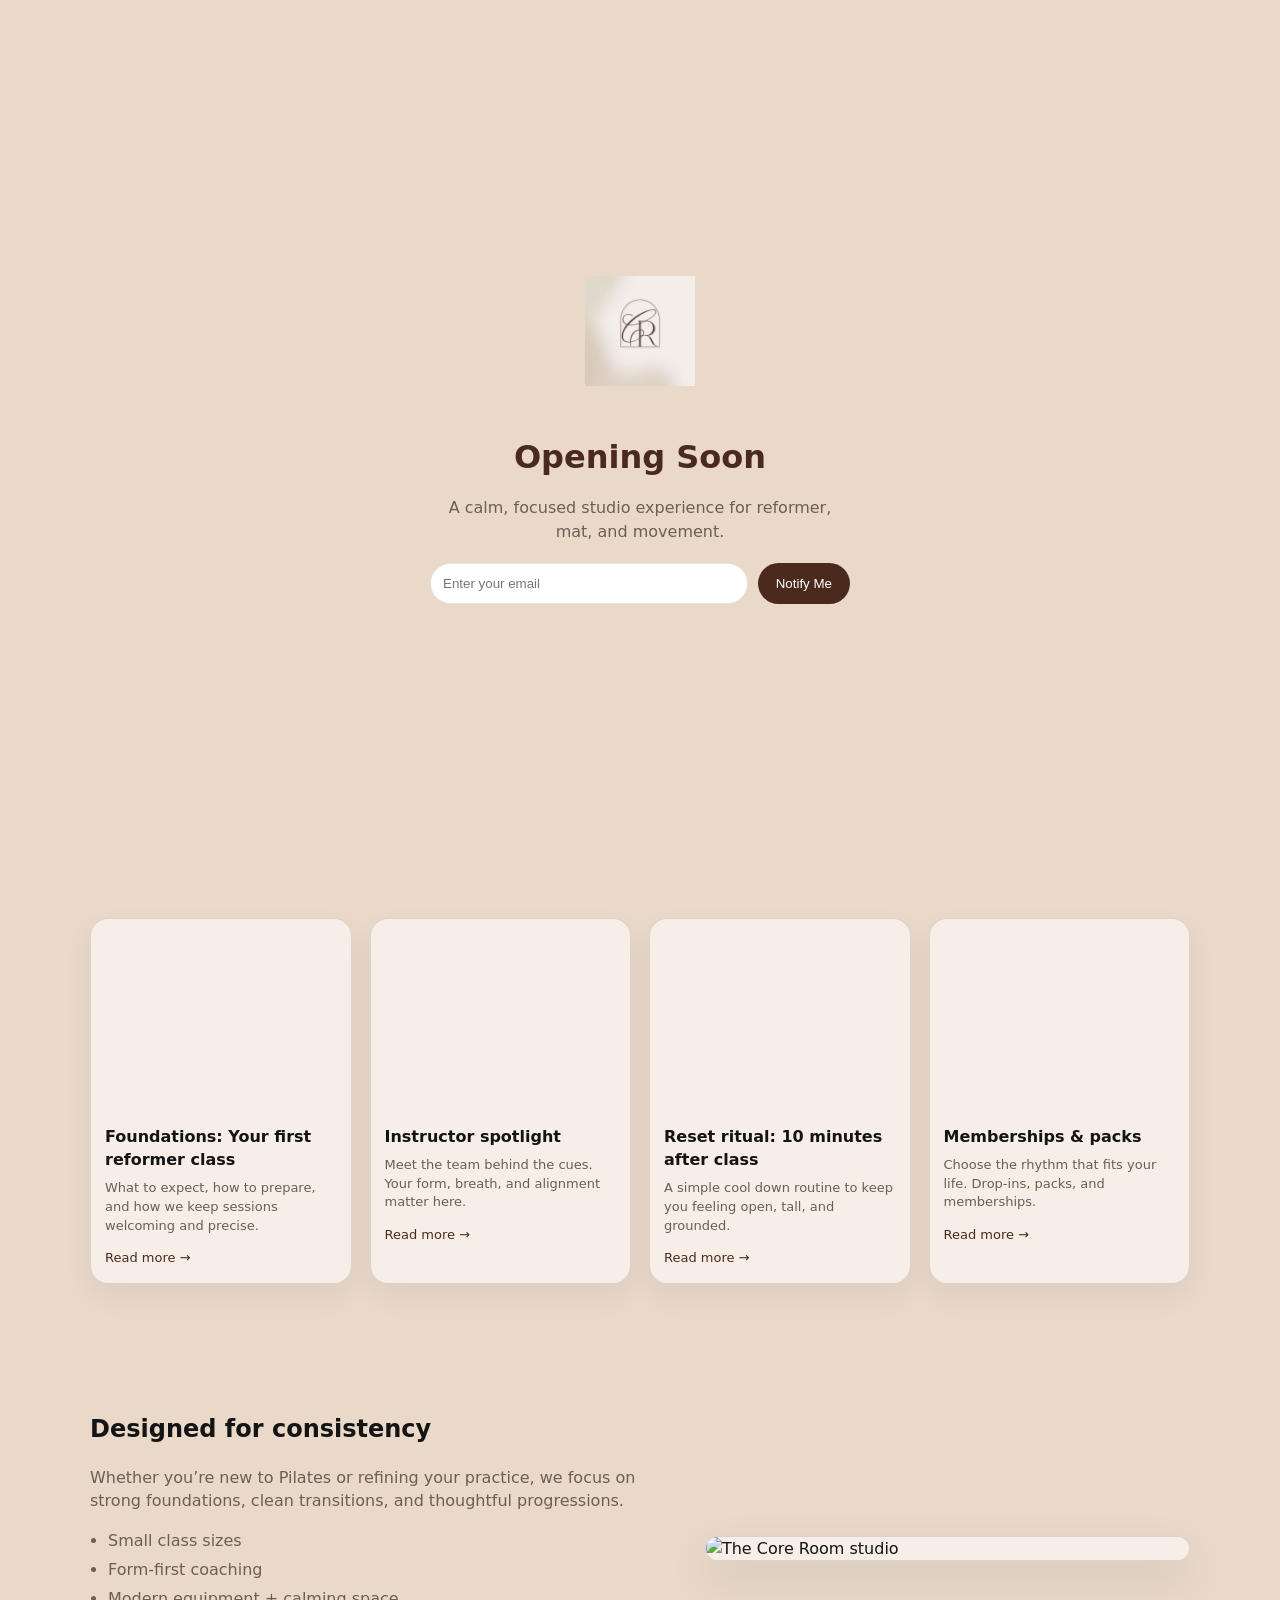
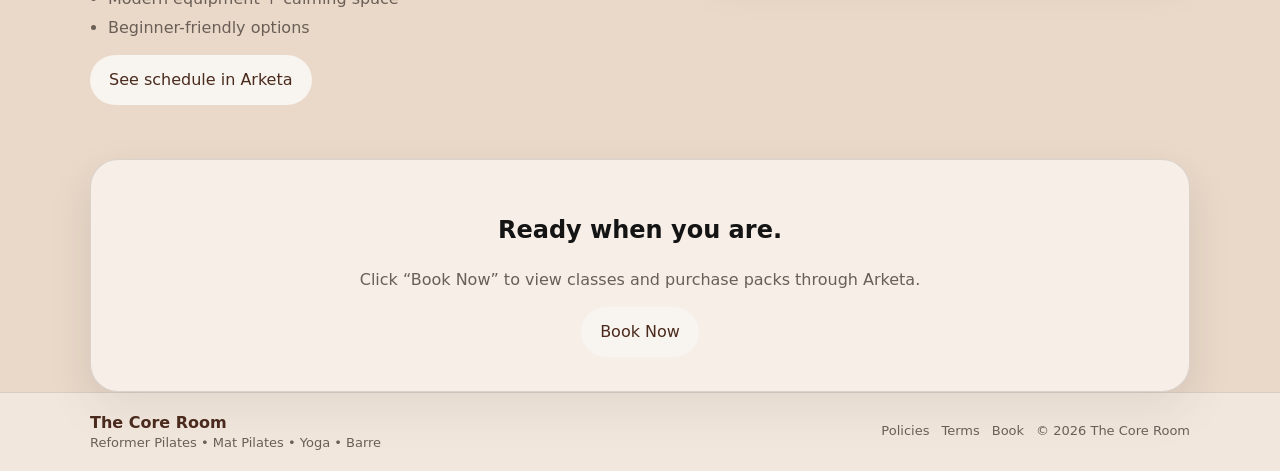
==== index.html @ ea6929d1 "Update index.html" ====
<!doctype html>
    <html lang="en">
    <head>
      <meta charset="utf-8" />
      <meta name="viewport" content="width=device-width, initial-scale=1" />
      <title>Home • The Core Room</title>
      <meta name="description" content="The Core Room — Reformer Pilates • Mat Pilates • Yoga • Barre" />
      <link rel="preload" href="/assets/core-room-logo.png" as="image" />
      <link rel="stylesheet" href="/css/styles.css" />
      <script defer src="/js/main.js"></script>
    </head>
    <body>

    <div class="announce">
      <div class="container announce-inner">
        <span>Book classes through Arketa.</span>
        <a class="announce-link" href="https://YOUR-ARKETA-LINK" target="_blank" rel="noreferrer">Book now</a>
      </div>
    </div>
    <header class="site-header">
      <div class="container header-inner">
        <a class="brand" href="/index.html" aria-label="The Core Room home">
          <img src="assets/core-room-logo.png" alt="The Core Room logo" width="38" height="38" />
          <span class="brand-text">The Core Room</span>
        </a>

        <button class="nav-toggle" aria-label="Toggle navigation" aria-expanded="false" data-nav-toggle>
          <span></span><span></span><span></span>
        </button>

        <nav class="nav" data-nav>
          <a class="navlink active" href="/index.html">Home</a>
<a class="navlink " href="/classes.html">Classes</a>
<a class="navlink " href="/pricing.html">Pricing</a>
<a class="navlink " href="/about.html">About</a>
<a class="navlink " href="/faq.html">FAQ</a>
<a class="navlink " href="/policies.html">Policies</a>
<a class="navlink " href="/terms.html">Terms</a>
          <a class="navlink cta" href="https://YOUR-ARKETA-LINK" target="_blank" rel="noreferrer">Book Now</a>
        </nav>

        <div class="social">
          <a class="icon" href="https://instagram.com/YOURHANDLE" target="_blank" rel="noreferrer" aria-label="Instagram">
            <svg viewBox="0 0 24 24" width="18" height="18" fill="none" stroke="currentColor" stroke-width="2"><path d="M7 2h10a5 5 0 0 1 5 5v10a5 5 0 0 1-5 5H7a5 5 0 0 1-5-5V7a5 5 0 0 1 5-5Z"/><path d="M16 11.37a4 4 0 1 1-7.87 1.26A4 4 0 0 1 16 11.37Z"/><path d="M17.5 6.5h.01"/></svg>
          </a>
          <a class="icon" href="https://tiktok.com/@YOURHANDLE" target="_blank" rel="noreferrer" aria-label="TikTok">
            <svg viewBox="0 0 24 24" width="18" height="18" fill="currentColor"><path d="M21 8.5a6.7 6.7 0 0 1-4-1.3v7.2a6.9 6.9 0 1 1-6-6.8v3.4a3.4 3.4 0 1 0 2.6 3.3V2h3.4a6.6 6.6 0 0 0 4 4v2.5Z"/></svg>
          </a>
          <a class="icon" href="mailto:hello@thecoreroom.com" aria-label="Email">
            <svg viewBox="0 0 24 24" width="18" height="18" fill="none" stroke="currentColor" stroke-width="2"><path d="M4 4h16v16H4z"/><path d="m4 6 8 7 8-7"/></svg>
          </a>
        </div>
      </div>
    </header>


<main>
  <section class="hero">
    <div class="hero-media">
      <!-- Replace with your own video or image -->
      <video class="hero-video" autoplay muted loop playsinline poster="/assets/hero-poster.jpg">
        <source src="/assets/hero.mp4" type="video/mp4" />
      </video>
      <div class="hero-overlay"></div>
      <div class="hero-content container">
        <p class="kicker">Reformer • Mat • Yoga • Barre</p>
        <h1>Move with intention.</h1>
        <p class="subhead">A calm, focused studio experience designed to strengthen, lengthen, and reset.</p>
        <div class="hero-actions">
          <a class="btn primary" href="https://YOUR-ARKETA-LINK" target="_blank" rel="noreferrer">Book a class</a>
          <a class="btn" href="/classes.html">Explore classes</a>
        </div>
      </div>
    </div>
  </section>

  <section class="section container">
    <div class="section-head">
      <h2>Latest from The Core Room</h2>
      <p class="muted">Studio updates, wellness reads, and movement tips.</p>
    </div>

    <div class="card-grid">
      <article class="card">
        <div class="card-img" style="background-image:url('/assets/card-1.jpg')"></div>
        <h3>Foundations: Your first reformer class</h3>
        <p>What to expect, how to prepare, and how we keep sessions welcoming and precise.</p>
        <a class="card-link" href="/about.html">Read more →</a>
      </article>

      <article class="card">
        <div class="card-img" style="background-image:url('/assets/card-2.jpg')"></div>
        <h3>Instructor spotlight</h3>
        <p>Meet the team behind the cues. Your form, breath, and alignment matter here.</p>
        <a class="card-link" href="/about.html#team">Read more →</a>
      </article>

      <article class="card">
        <div class="card-img" style="background-image:url('/assets/card-3.jpg')"></div>
        <h3>Reset ritual: 10 minutes after class</h3>
        <p>A simple cool down routine to keep you feeling open, tall, and grounded.</p>
        <a class="card-link" href="/faq.html">Read more →</a>
      </article>

      <article class="card">
        <div class="card-img" style="background-image:url('/assets/card-4.jpg')"></div>
        <h3>Memberships & packs</h3>
        <p>Choose the rhythm that fits your life. Drop-ins, packs, and memberships.</p>
        <a class="card-link" href="/pricing.html">Read more →</a>
      </article>
    </div>
  </section>

  <section class="section container split">
    <div class="split-left">
      <h2>Designed for consistency</h2>
      <p class="muted">Whether you’re new to Pilates or refining your practice, we focus on strong foundations, clean transitions, and thoughtful progressions.</p>
      <ul class="bullets">
        <li>Small class sizes</li>
        <li>Form-first coaching</li>
        <li>Modern equipment + calming space</li>
        <li>Beginner-friendly options</li>
      </ul>
      <a class="btn primary" href="https://YOUR-ARKETA-LINK" target="_blank" rel="noreferrer">See schedule in Arketa</a>
    </div>
    <div class="split-right">
      <div class="frame">
        <img src="/assets/studio.jpg" alt="The Core Room studio" />
      </div>
    </div>
  </section>

  <section class="section container callout">
    <h2>Ready when you are.</h2>
    <p class="muted">Click “Book Now” to view classes and purchase packs through Arketa.</p>
    <a class="btn primary" href="https://YOUR-ARKETA-LINK" target="_blank" rel="noreferrer">Book Now</a>
  </section>
</main>


<footer class="site-footer">
  <div class="container footer-inner">
    <div>
      <div class="footer-brand">The Core Room</div>
      <div class="footer-muted">Reformer Pilates • Mat Pilates • Yoga • Barre</div>
    </div>
    <div class="footer-links">
      <a href="/policies.html">Policies</a>
      <a href="/terms.html">Terms</a>
      <a href="https://YOUR-ARKETA-LINK" target="_blank" rel="noreferrer">Book</a>
    </div>
    <div class="footer-muted">© 2026 The Core Room</div>
  </div>
</footer>
<div id="prelaunch">
  <div class="prelaunch-inner">
    <img src="/assets/core-room-logo.png" alt="The Core Room" />
    
    <h1>Opening Soon</h1>
    <p>A calm, focused studio experience for reformer, mat, and movement.</p>

    <form id="emailForm">
      <input type="email" name="email" placeholder="Enter your email" required />
      <button type="submit">Notify Me</button>
    </form>

    <p id="status"></p>
  </div>
</div>

<style>
#prelaunch {
  position: fixed;
  inset: 0;
  background: #ead9c9;
  display: flex;
  align-items: center;
  justify-content: center;
  z-index: 9999;
}

.prelaunch-inner {
  text-align: center;
  max-width: 420px;
}

.prelaunch-inner img {
  width: 110px;
  margin-bottom: 20px;
}

.prelaunch-inner h1 {
  color: #4a2a1d;
  margin-bottom: 10px;
}

.prelaunch-inner p {
  color: #6a5f57;
  margin-bottom: 20px;
}

#emailForm {
  display: flex;
  gap: 10px;
}

#emailForm input {
  flex: 1;
  padding: 12px;
  border-radius: 999px;
  border: 1px solid rgba(0,0,0,0.1);
}

#emailForm button {
  padding: 12px 18px;
  border-radius: 999px;
  border: none;
  background: #4a2a1d;
  color: #fff;
  cursor: pointer;
}
</style>

<script>
document.getElementById('emailForm').addEventListener('submit', async (e) => {
  e.preventDefault();

  const email = e.target.email.value;
  const status = document.getElementById('status');

  status.textContent = 'Submitting...';

  try {
    const res = await fetch('/api/collect-emails', {
      method: 'POST',
      headers: { 'Content-Type': 'application/json' },
      body: JSON.stringify({ email })
    });

    const data = await res.json();

    if (data.success) {
      status.textContent = 'You’re on the list.';
      e.target.reset();
    } else {
      status.textContent = 'Something went wrong.';
    }
  } catch {
    status.textContent = 'Error submitting.';
  }
});
</script>
        
    </body>
    </html>
---- css/styles.css ----
:root {
  --bg: #ead9c9;
  --cream: #f8f4ef;
  --ink: #141414;
  --muted: #6a5f57;
  --brown: #6b3f2a;
  --brown2: #4a2a1d;
  --line: rgba(20,20,20,0.12);
  --shadow: 0 18px 45px rgba(0,0,0,0.10);
  --radius: 18px;
}

* { box-sizing: border-box; }
html, body { height: 100%; }
body {
  margin: 0;
  font-family: ui-sans-serif, system-ui, -apple-system, Segoe UI, Roboto, Helvetica, Arial, "Apple Color Emoji", "Segoe UI Emoji";
  color: var(--ink);
  background: var(--bg);
  line-height: 1.45;
}

a { color: inherit; }
.container { width: min(1100px, calc(100% - 32px)); margin: 0 auto; }

.announce {
  background: #0f0f0f;
  color: #fff;
  font-size: 12px;
  letter-spacing: 0.08em;
  text-transform: uppercase;
}
.announce-inner {
  display: flex;
  justify-content: space-between;
  gap: 12px;
  padding: 10px 0;
}
.announce-link { opacity: 0.9; }
.announce-link:hover { opacity: 1; text-decoration: underline; }

.site-header {
  position: sticky;
  top: 0;
  z-index: 50;
  background: rgba(234,217,201,0.84);
  backdrop-filter: blur(10px);
  border-bottom: 1px solid var(--line);
}
.header-inner {
  display: grid;
  grid-template-columns: 1fr auto 1fr;
  align-items: center;
  gap: 12px;
  padding: 14px 0;
}

.brand {
  display: inline-flex;
  align-items: center;
  gap: 10px;
  text-decoration: none;
  color: var(--brown2);
}
.brand img {
  border-radius: 10px;
  box-shadow: 0 10px 25px rgba(0,0,0,0.12);
}
.brand-text {
  font-weight: 800;
  letter-spacing: 0.2px;
}

.nav {
  display: flex;
  gap: 14px;
  flex-wrap: wrap;
  justify-content: center;
  align-items: center;
}
.navlink {
  text-decoration: none;
  font-size: 13px;
  letter-spacing: 0.08em;
  text-transform: uppercase;
  padding: 10px 10px;
  border-radius: 999px;
  opacity: 0.88;
}
.navlink:hover { opacity: 1; background: rgba(255,255,255,0.55); }
.navlink.active { opacity: 1; background: rgba(255,255,255,0.75); }
.navlink.cta {
  background: var(--brown2);
  color: var(--cream);
  opacity: 1;
}
.navlink.cta:hover { filter: brightness(1.05); }

.social {
  display: flex;
  justify-content: flex-end;
  gap: 10px;
}
.icon {
  width: 34px;
  height: 34px;
  border-radius: 999px;
  display: grid;
  place-items: center;
  background: rgba(255,255,255,0.55);
  border: 1px solid var(--line);
  color: var(--brown2);
}
.icon:hover { background: rgba(255,255,255,0.75); }

.nav-toggle {
  display: none;
  border: 1px solid var(--line);
  background: rgba(255,255,255,0.55);
  border-radius: 12px;
  padding: 10px;
}
.nav-toggle span {
  display: block;
  width: 20px;
  height: 2px;
  background: var(--brown2);
  margin: 4px 0;
  border-radius: 2px;
}

.hero {
  border-bottom: 1px solid var(--line);
}
.hero-media {
  position: relative;
  min-height: 72vh;
  border-radius: 0 0 28px 28px;
  overflow: hidden;
  box-shadow: var(--shadow);
}
.hero-video {
  width: 100%;
  height: 100%;
  object-fit: cover;
  position: absolute;
  inset: 0;
  background: #111;
}
.hero-overlay {
  position: absolute;
  inset: 0;
  background: linear-gradient(90deg, rgba(10,10,10,0.65), rgba(10,10,10,0.10));
}
.hero-content {
  position: relative;
  padding: 72px 0;
  color: #fff;
}
.kicker {
  font-size: 12px;
  letter-spacing: 0.25em;
  text-transform: uppercase;
  opacity: 0.9;
  margin: 0 0 14px;
}
.hero h1 {
  font-size: clamp(38px, 5vw, 62px);
  line-height: 1.02;
  margin: 0 0 14px;
}
.subhead {
  font-size: 16px;
  max-width: 52ch;
  opacity: 0.92;
  margin: 0 0 22px;
}

.btn {
  display: inline-flex;
  align-items: center;
  justify-content: center;
  gap: 10px;
  padding: 12px 18px;
  border-radius: 999px;
  border: 1px solid rgba(255,255,255,0.25);
  text-decoration: none;
  color: #fff;
  background: rgba(255,255,255,0.08);
}
.btn:hover { background: rgba(255,255,255,0.14); }
.btn.primary {
  border-color: transparent;
  background: var(--cream);
  color: var(--brown2);
}
.btn.primary:hover { filter: brightness(1.03); }
.hero-actions { display: flex; gap: 12px; flex-wrap: wrap; }

.section { padding: 54px 0; }
.section-head h2 { margin: 0 0 8px; font-size: 28px; color: var(--brown2); }
.muted { color: var(--muted); }
.lead { font-size: 18px; max-width: 68ch; }

.card-grid {
  display: grid;
  grid-template-columns: repeat(4, 1fr);
  gap: 18px;
  margin-top: 22px;
}
.card {
  background: rgba(255,255,255,0.55);
  border: 1px solid var(--line);
  border-radius: var(--radius);
  overflow: hidden;
  padding: 14px;
  box-shadow: 0 12px 30px rgba(0,0,0,0.06);
}
.card-img {
  height: 180px;
  border-radius: 14px;
  background-size: cover;
  background-position: center;
  margin-bottom: 12px;
}
.card h3 { margin: 0 0 8px; font-size: 16px; }
.card p { margin: 0 0 10px; font-size: 13px; color: var(--muted); }
.card-link { font-size: 13px; text-decoration: none; color: var(--brown2); }
.card-link:hover { text-decoration: underline; }

.split {
  display: grid;
  grid-template-columns: 1.1fr 0.9fr;
  gap: 22px;
  align-items: center;
}
.frame {
  border-radius: 24px;
  overflow: hidden;
  border: 1px solid var(--line);
  background: rgba(255,255,255,0.55);
  box-shadow: var(--shadow);
}
.frame img {
  width: 100%;
  height: 100%;
  display: block;
  object-fit: cover;
}

.bullets { padding-left: 18px; color: var(--muted); }
.bullets li { margin: 6px 0; }

.callout {
  border: 1px solid var(--line);
  border-radius: 28px;
  background: rgba(255,255,255,0.55);
  padding: 34px;
  text-align: center;
  box-shadow: var(--shadow);
}

.page { padding: 40px 0 60px; }
.page h1 { margin: 18px 0 10px; font-size: 40px; color: var(--brown2); }

.two-col {
  display: grid;
  grid-template-columns: repeat(2, 1fr);
  gap: 18px;
  margin-top: 22px;
}
.panel {
  background: rgba(255,255,255,0.55);
  border: 1px solid var(--line);
  border-radius: var(--radius);
  padding: 18px;
}
.panel h2 { margin-top: 0; color: var(--brown2); }
.embed {
  margin-top: 28px;
  padding: 18px;
  border-radius: var(--radius);
  border: 1px dashed rgba(0,0,0,0.2);
  background: rgba(255,255,255,0.45);
}
.details summary { cursor: pointer; color: var(--brown2); margin: 12px 0; }
pre {
  overflow: auto;
  padding: 14px;
  background: rgba(0,0,0,0.85);
  color: #fff;
  border-radius: 14px;
}

.pricing-grid {
  display: grid;
  grid-template-columns: repeat(3, 1fr);
  gap: 18px;
  margin-top: 22px;
}
.price-card {
  background: rgba(255,255,255,0.55);
  border: 1px solid var(--line);
  border-radius: 22px;
  padding: 20px;
  box-shadow: 0 14px 35px rgba(0,0,0,0.07);
  position: relative;
}
.price-card.featured {
  background: rgba(255,255,255,0.75);
  border-color: rgba(0,0,0,0.16);
}
.badge {
  position: absolute;
  top: 14px;
  right: 14px;
  background: var(--brown2);
  color: var(--cream);
  padding: 6px 10px;
  border-radius: 999px;
  font-size: 11px;
  letter-spacing: 0.08em;
  text-transform: uppercase;
}
.price {
  font-size: 34px;
  margin: 10px 0;
  color: var(--brown2);
}

.page-split { margin-top: 18px; }
.team-grid {
  display: grid;
  grid-template-columns: repeat(3, 1fr);
  gap: 18px;
  margin-top: 16px;
}
.team-card {
  background: rgba(255,255,255,0.55);
  border: 1px solid var(--line);
  border-radius: 22px;
  padding: 18px;
}
.avatar {
  width: 100%;
  aspect-ratio: 4/3;
  border-radius: 18px;
  background-size: cover;
  background-position: center;
  margin-bottom: 12px;
}

.faq details {
  background: rgba(255,255,255,0.55);
  border: 1px solid var(--line);
  border-radius: 16px;
  padding: 14px 16px;
  margin: 12px 0;
}
.faq summary {
  cursor: pointer;
  font-weight: 700;
  color: var(--brown2);
}

.site-footer {
  border-top: 1px solid var(--line);
  background: rgba(255,255,255,0.35);
}
.footer-inner {
  display: grid;
  grid-template-columns: 1fr auto auto;
  gap: 12px;
  align-items: center;
  padding: 18px 0;
}
.footer-brand { font-weight: 800; color: var(--brown2); }
.footer-muted { color: var(--muted); font-size: 13px; }
.footer-links { display: flex; gap: 12px; }
.footer-links a { color: var(--muted); text-decoration: none; font-size: 13px; }
.footer-links a:hover { text-decoration: underline; }

@media (max-width: 980px) {
  .card-grid { grid-template-columns: repeat(2, 1fr); }
  .split { grid-template-columns: 1fr; }
  .pricing-grid { grid-template-columns: 1fr; }
  .team-grid { grid-template-columns: 1fr; }
}

@media (max-width: 760px) {
  .header-inner { grid-template-columns: 1fr auto; }
  .social { display: none; }
  .nav-toggle { display: inline-block; justify-self: end; }
  .nav {
    display: none;
    grid-column: 1 / -1;
    justify-content: flex-start;
    padding: 10px 0 6px;
  }
  .nav.open { display: flex; }
  .card-grid { grid-template-columns: 1fr; }
  .two-col { grid-template-columns: 1fr; }
  .footer-inner { grid-template-columns: 1fr; }
}
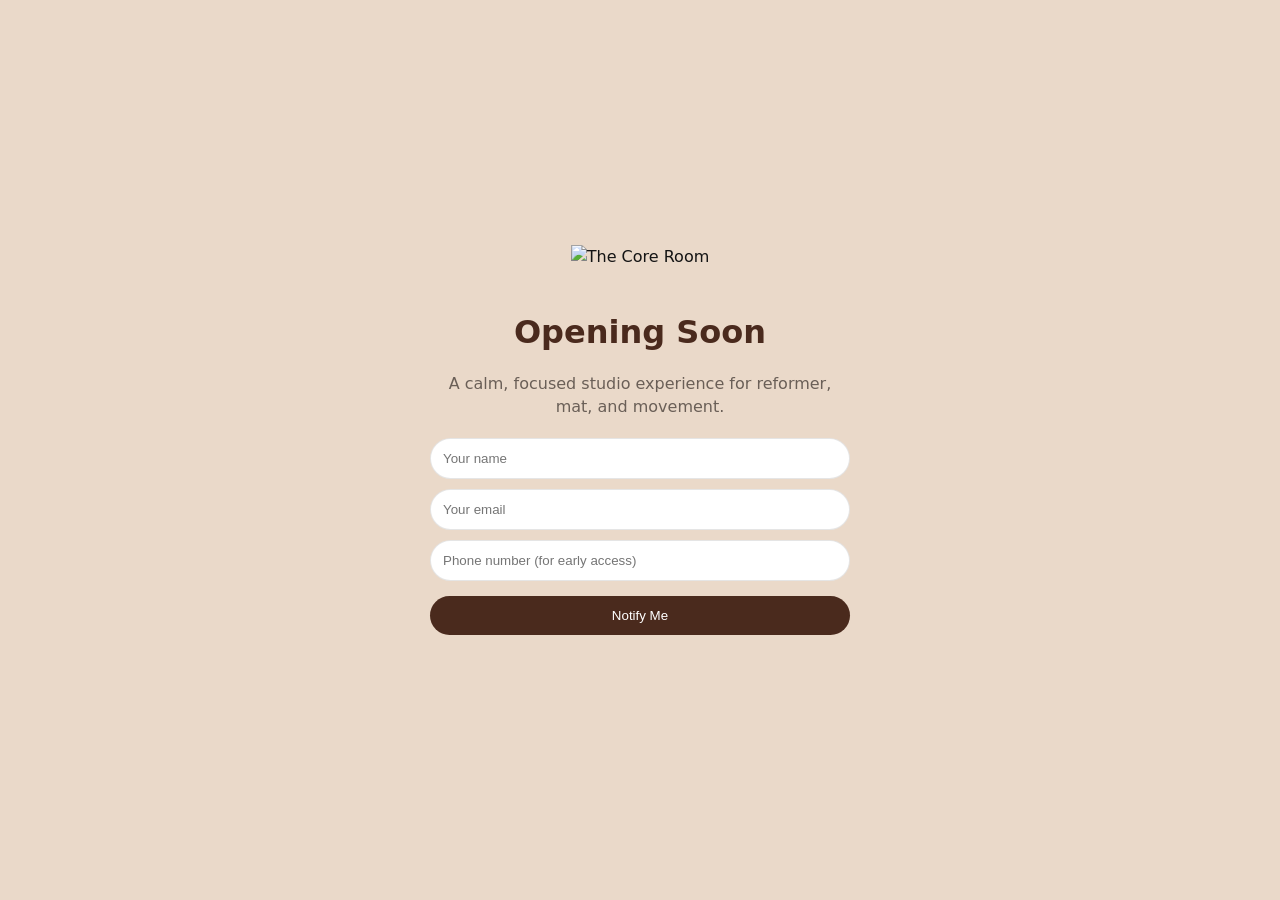
==== commit 28aacc65: "Update index.html" ====
--- a/index.html
+++ b/index.html
@@ -1,170 +1,33 @@
-    <!doctype html>
-    <html lang="en">
-    <head>
-      <meta charset="utf-8" />
-      <meta name="viewport" content="width=device-width, initial-scale=1" />
-      <title>Home • The Core Room</title>
-      <meta name="description" content="The Core Room — Reformer Pilates • Mat Pilates • Yoga • Barre" />
-      <link rel="preload" href="/assets/core-room-logo.png" as="image" />
-      <link rel="stylesheet" href="/css/styles.css" />
-      <script defer src="/js/main.js"></script>
-    </head>
-    <body>
+<!doctype html>
+<html lang="en">
+<head>
+  <meta charset="utf-8" />
+  <meta name="viewport" content="width=device-width, initial-scale=1" />
+  <title>Home • The Core Room</title>
+  <meta name="description" content="The Core Room — Reformer Pilates • Mat Pilates • Yoga • Barre" />
+  <link rel="stylesheet" href="/css/styles.css" />
+</head>
 
-    <div class="announce">
-      <div class="container announce-inner">
-        <span>Book classes through Arketa.</span>
-        <a class="announce-link" href="https://YOUR-ARKETA-LINK" target="_blank" rel="noreferrer">Book now</a>
-      </div>
-    </div>
-    <header class="site-header">
-      <div class="container header-inner">
-        <a class="brand" href="/index.html" aria-label="The Core Room home">
-          <img src="assets/core-room-logo.png" alt="The Core Room logo" width="38" height="38" />
-          <span class="brand-text">The Core Room</span>
-        </a>
+<body>
 
-        <button class="nav-toggle" aria-label="Toggle navigation" aria-expanded="false" data-nav-toggle>
-          <span></span><span></span><span></span>
-        </button>
-
-        <nav class="nav" data-nav>
-          <a class="navlink active" href="/index.html">Home</a>
-<a class="navlink " href="/classes.html">Classes</a>
-<a class="navlink " href="/pricing.html">Pricing</a>
-<a class="navlink " href="/about.html">About</a>
-<a class="navlink " href="/faq.html">FAQ</a>
-<a class="navlink " href="/policies.html">Policies</a>
-<a class="navlink " href="/terms.html">Terms</a>
-          <a class="navlink cta" href="https://YOUR-ARKETA-LINK" target="_blank" rel="noreferrer">Book Now</a>
-        </nav>
-
-        <div class="social">
-          <a class="icon" href="https://instagram.com/YOURHANDLE" target="_blank" rel="noreferrer" aria-label="Instagram">
-            <svg viewBox="0 0 24 24" width="18" height="18" fill="none" stroke="currentColor" stroke-width="2"><path d="M7 2h10a5 5 0 0 1 5 5v10a5 5 0 0 1-5 5H7a5 5 0 0 1-5-5V7a5 5 0 0 1 5-5Z"/><path d="M16 11.37a4 4 0 1 1-7.87 1.26A4 4 0 0 1 16 11.37Z"/><path d="M17.5 6.5h.01"/></svg>
-          </a>
-          <a class="icon" href="https://tiktok.com/@YOURHANDLE" target="_blank" rel="noreferrer" aria-label="TikTok">
-            <svg viewBox="0 0 24 24" width="18" height="18" fill="currentColor"><path d="M21 8.5a6.7 6.7 0 0 1-4-1.3v7.2a6.9 6.9 0 1 1-6-6.8v3.4a3.4 3.4 0 1 0 2.6 3.3V2h3.4a6.6 6.6 0 0 0 4 4v2.5Z"/></svg>
-          </a>
-          <a class="icon" href="mailto:hello@thecoreroom.com" aria-label="Email">
-            <svg viewBox="0 0 24 24" width="18" height="18" fill="none" stroke="currentColor" stroke-width="2"><path d="M4 4h16v16H4z"/><path d="m4 6 8 7 8-7"/></svg>
-          </a>
-        </div>
-      </div>
-    </header>
-
-
-<main>
-  <section class="hero">
-    <div class="hero-media">
-      <!-- Replace with your own video or image -->
-      <video class="hero-video" autoplay muted loop playsinline poster="/assets/hero-poster.jpg">
-        <source src="/assets/hero.mp4" type="video/mp4" />
-      </video>
-      <div class="hero-overlay"></div>
-      <div class="hero-content container">
-        <p class="kicker">Reformer • Mat • Yoga • Barre</p>
-        <h1>Move with intention.</h1>
-        <p class="subhead">A calm, focused studio experience designed to strengthen, lengthen, and reset.</p>
-        <div class="hero-actions">
-          <a class="btn primary" href="https://YOUR-ARKETA-LINK" target="_blank" rel="noreferrer">Book a class</a>
-          <a class="btn" href="/classes.html">Explore classes</a>
-        </div>
-      </div>
-    </div>
-  </section>
-
-  <section class="section container">
-    <div class="section-head">
-      <h2>Latest from The Core Room</h2>
-      <p class="muted">Studio updates, wellness reads, and movement tips.</p>
-    </div>
-
-    <div class="card-grid">
-      <article class="card">
-        <div class="card-img" style="background-image:url('/assets/card-1.jpg')"></div>
-        <h3>Foundations: Your first reformer class</h3>
-        <p>What to expect, how to prepare, and how we keep sessions welcoming and precise.</p>
-        <a class="card-link" href="/about.html">Read more →</a>
-      </article>
-
-      <article class="card">
-        <div class="card-img" style="background-image:url('/assets/card-2.jpg')"></div>
-        <h3>Instructor spotlight</h3>
-        <p>Meet the team behind the cues. Your form, breath, and alignment matter here.</p>
-        <a class="card-link" href="/about.html#team">Read more →</a>
-      </article>
-
-      <article class="card">
-        <div class="card-img" style="background-image:url('/assets/card-3.jpg')"></div>
-        <h3>Reset ritual: 10 minutes after class</h3>
-        <p>A simple cool down routine to keep you feeling open, tall, and grounded.</p>
-        <a class="card-link" href="/faq.html">Read more →</a>
-      </article>
-
-      <article class="card">
-        <div class="card-img" style="background-image:url('/assets/card-4.jpg')"></div>
-        <h3>Memberships & packs</h3>
-        <p>Choose the rhythm that fits your life. Drop-ins, packs, and memberships.</p>
-        <a class="card-link" href="/pricing.html">Read more →</a>
-      </article>
-    </div>
-  </section>
-
-  <section class="section container split">
-    <div class="split-left">
-      <h2>Designed for consistency</h2>
-      <p class="muted">Whether you’re new to Pilates or refining your practice, we focus on strong foundations, clean transitions, and thoughtful progressions.</p>
-      <ul class="bullets">
-        <li>Small class sizes</li>
-        <li>Form-first coaching</li>
-        <li>Modern equipment + calming space</li>
-        <li>Beginner-friendly options</li>
-      </ul>
-      <a class="btn primary" href="https://YOUR-ARKETA-LINK" target="_blank" rel="noreferrer">See schedule in Arketa</a>
-    </div>
-    <div class="split-right">
-      <div class="frame">
-        <img src="/assets/studio.jpg" alt="The Core Room studio" />
-      </div>
-    </div>
-  </section>
-
-  <section class="section container callout">
-    <h2>Ready when you are.</h2>
-    <p class="muted">Click “Book Now” to view classes and purchase packs through Arketa.</p>
-    <a class="btn primary" href="https://YOUR-ARKETA-LINK" target="_blank" rel="noreferrer">Book Now</a>
-  </section>
-</main>
-
-
-<footer class="site-footer">
-  <div class="container footer-inner">
-    <div>
-      <div class="footer-brand">The Core Room</div>
-      <div class="footer-muted">Reformer Pilates • Mat Pilates • Yoga • Barre</div>
-    </div>
-    <div class="footer-links">
-      <a href="/policies.html">Policies</a>
-      <a href="/terms.html">Terms</a>
-      <a href="https://YOUR-ARKETA-LINK" target="_blank" rel="noreferrer">Book</a>
-    </div>
-    <div class="footer-muted">© 2026 The Core Room</div>
-  </div>
-</footer>
+<!-- ===== PRELAUNCH OVERLAY ===== -->
 <div id="prelaunch">
   <div class="prelaunch-inner">
-    <img src="/assets/core-room-logo.png" alt="The Core Room" />
-    
+
+    <img src="/assets/core-room-mark.png" alt="The Core Room" />
+
     <h1>Opening Soon</h1>
     <p>A calm, focused studio experience for reformer, mat, and movement.</p>
 
     <form id="emailForm">
-      <input type="email" name="email" placeholder="Enter your email" required />
+      <input type="text" name="name" placeholder="Your name" required />
+      <input type="email" name="email" placeholder="Your email" required />
+      <input type="tel" name="phone" placeholder="Phone number (for early access)" required />
       <button type="submit">Notify Me</button>
     </form>
 
     <p id="status"></p>
+
   </div>
 </div>
 
@@ -185,7 +48,7 @@
 }
 
 .prelaunch-inner img {
-  width: 110px;
+  width: 130px;
   margin-bottom: 20px;
 }
 
@@ -201,18 +64,19 @@
 
 #emailForm {
   display: flex;
+  flex-direction: column;
   gap: 10px;
 }
 
 #emailForm input {
-  flex: 1;
   padding: 12px;
   border-radius: 999px;
   border: 1px solid rgba(0,0,0,0.1);
 }
 
 #emailForm button {
-  padding: 12px 18px;
+  margin-top: 5px;
+  padding: 12px;
   border-radius: 999px;
   border: none;
   background: #4a2a1d;
@@ -225,31 +89,38 @@
 document.getElementById('emailForm').addEventListener('submit', async (e) => {
   e.preventDefault();
 
-  const email = e.target.email.value;
+  const form = e.target;
+
+  const payload = {
+    name: form.name.value,
+    email: form.email.value,
+    phone: form.phone.value
+  };
+
   const status = document.getElementById('status');
-
   status.textContent = 'Submitting...';
 
   try {
     const res = await fetch('/api/collect-emails', {
       method: 'POST',
       headers: { 'Content-Type': 'application/json' },
-      body: JSON.stringify({ email })
+      body: JSON.stringify(payload)
     });
 
     const data = await res.json();
 
-    if (data.success) {
+    if (res.ok) {
       status.textContent = 'You’re on the list.';
-      e.target.reset();
+      form.reset();
     } else {
-      status.textContent = 'Something went wrong.';
+      status.textContent = data.error || 'Something went wrong.';
     }
+
   } catch {
     status.textContent = 'Error submitting.';
   }
 });
 </script>
-        
-    </body>
-    </html>
+
+</body>
+</html>
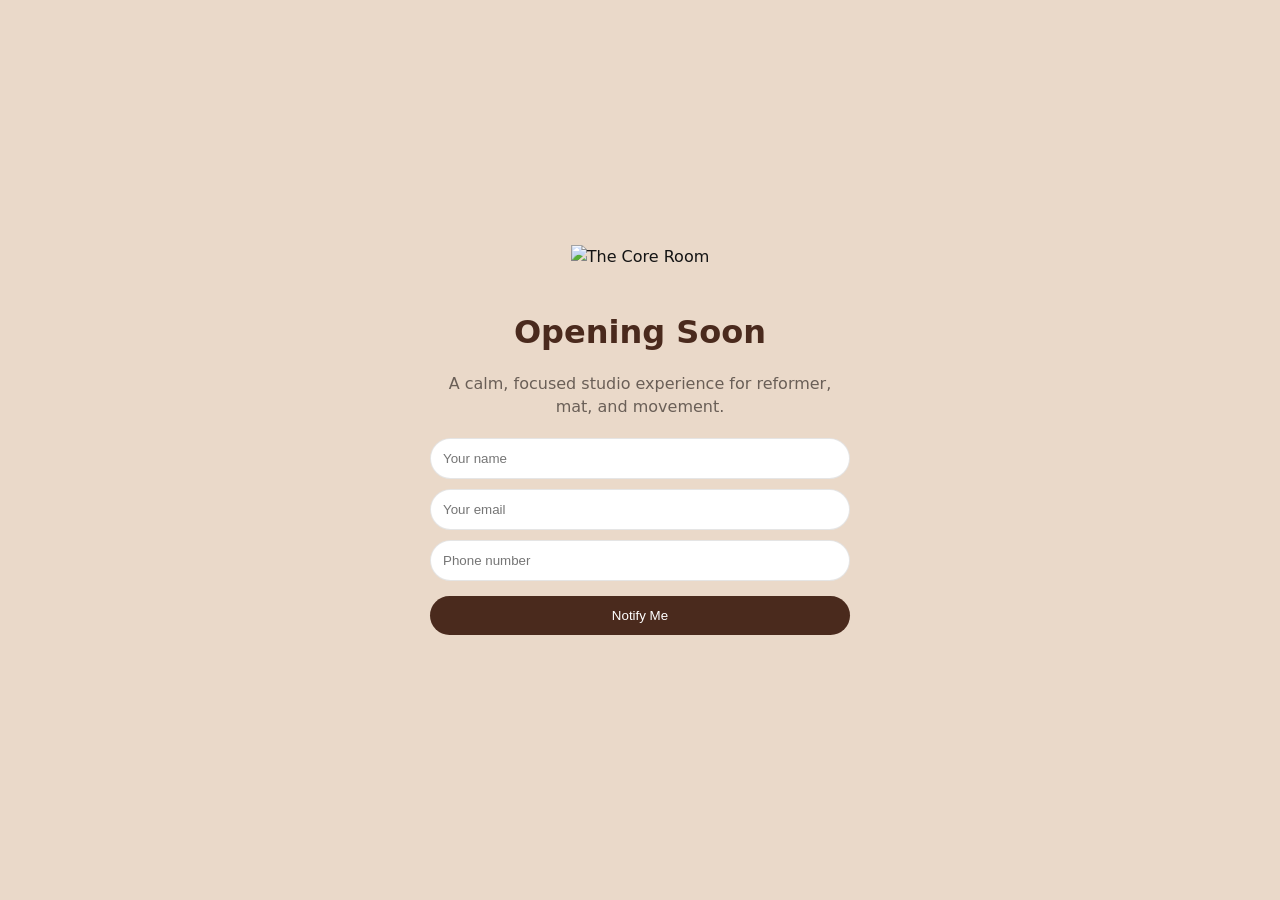
==== commit 2ce6cf4a: "Update index.html" ====
--- a/index.html
+++ b/index.html
@@ -14,7 +14,7 @@
 <div id="prelaunch">
   <div class="prelaunch-inner">
 
-    <img src="/assets/core-room-mark.png" alt="The Core Room" />
+    <img src="/assets/core-room.png" alt="The Core Room" />
 
     <h1>Opening Soon</h1>
     <p>A calm, focused studio experience for reformer, mat, and movement.</p>
@@ -22,7 +22,7 @@
     <form id="emailForm">
       <input type="text" name="name" placeholder="Your name" required />
       <input type="email" name="email" placeholder="Your email" required />
-      <input type="tel" name="phone" placeholder="Phone number (for early access)" required />
+      <input type="tel" name="phone" placeholder="Phone number" required />
       <button type="submit">Notify Me</button>
     </form>
 
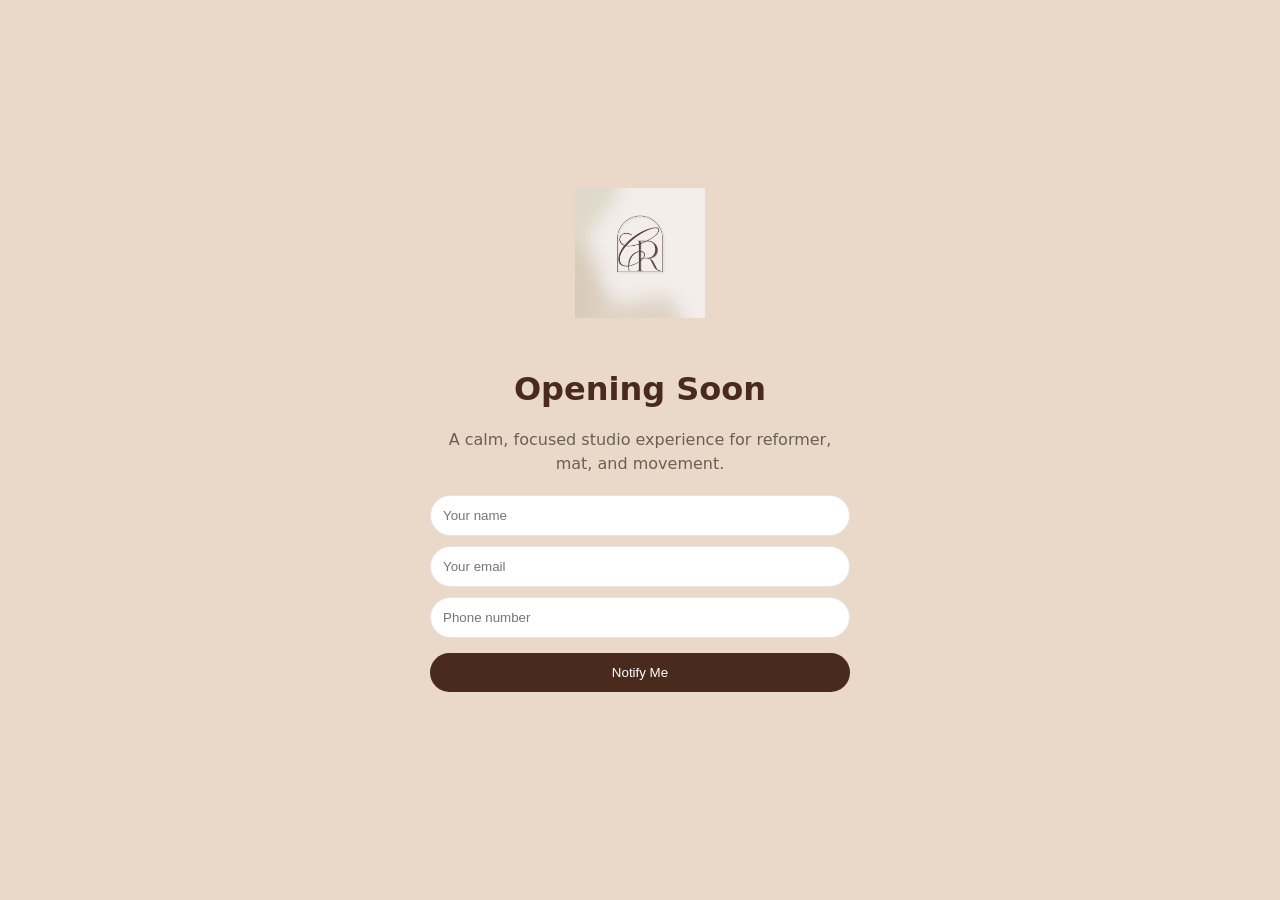
==== commit 9f6668e9: "Update index.html" ====
--- a/index.html
+++ b/index.html
@@ -14,7 +14,7 @@
 <div id="prelaunch">
   <div class="prelaunch-inner">
 
-    <img src="/assets/core-room.png" alt="The Core Room" />
+    <img src="/assets/core-room-logo.png" alt="The Core Room" />
 
     <h1>Opening Soon</h1>
     <p>A calm, focused studio experience for reformer, mat, and movement.</p>
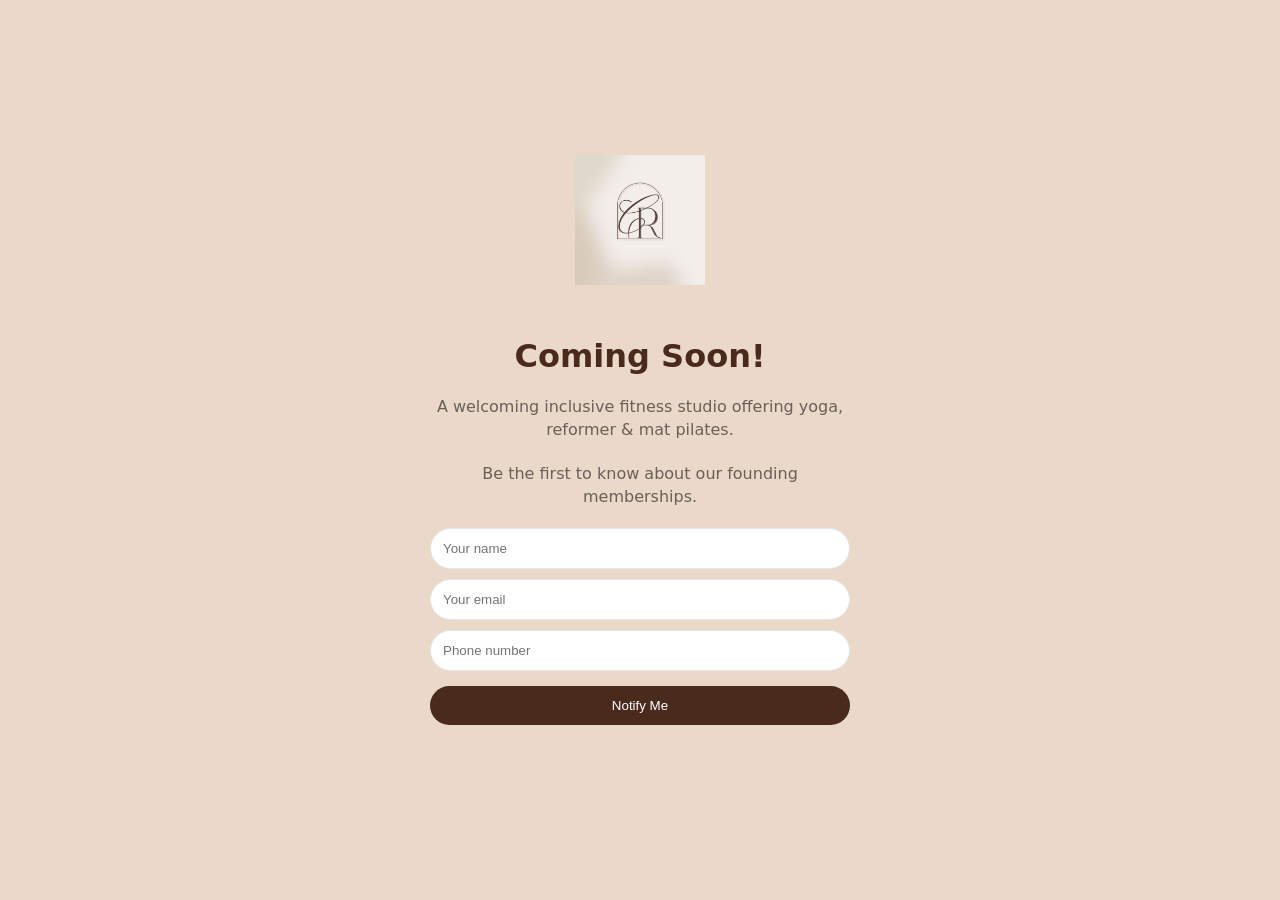
==== commit 3e6ad882: "Update index.html" ====
--- a/index.html
+++ b/index.html
@@ -16,8 +16,9 @@
 
     <img src="/assets/core-room-logo.png" alt="The Core Room" />
 
-    <h1>Opening Soon</h1>
-    <p>A calm, focused studio experience for reformer, mat, and movement.</p>
+    <h1>Coming Soon!</h1>
+    <p>A welcoming inclusive fitness studio offering yoga, reformer & mat pilates.</p>
+    <p>Be the first to know about our founding memberships.</p> 
 
     <form id="emailForm">
       <input type="text" name="name" placeholder="Your name" required />
@@ -91,13 +92,39 @@
 
   const form = e.target;
 
+  const name = form.name.value.trim();
+  const email = form.email.value.trim();
+  let phone = form.phone.value.trim();
+
+  const status = document.getElementById('status');
+  status.textContent = '';
+
+  // 🔒 VALIDATION
+
+  if (!name) {
+    status.textContent = 'Enter your name.';
+    return;
+  }
+
+  if (!email || !email.includes('@')) {
+    status.textContent = 'Enter a valid email.';
+    return;
+  }
+
+  // remove everything except digits
+  phone = phone.replace(/\D/g, '');
+
+  if (phone.length !== 10) {
+    status.textContent = 'Enter a valid 10-digit phone number.';
+    return;
+  }
+
   const payload = {
-    name: form.name.value,
-    email: form.email.value,
-    phone: form.phone.value
+    name,
+    email,
+    phone
   };
 
-  const status = document.getElementById('status');
   status.textContent = 'Submitting...';
 
   try {
@@ -110,7 +137,7 @@
     const data = await res.json();
 
     if (res.ok) {
-      status.textContent = 'You’re on the list.';
+      status.textContent = data.message || 'You’re on the list.';
       form.reset();
     } else {
       status.textContent = data.error || 'Something went wrong.';
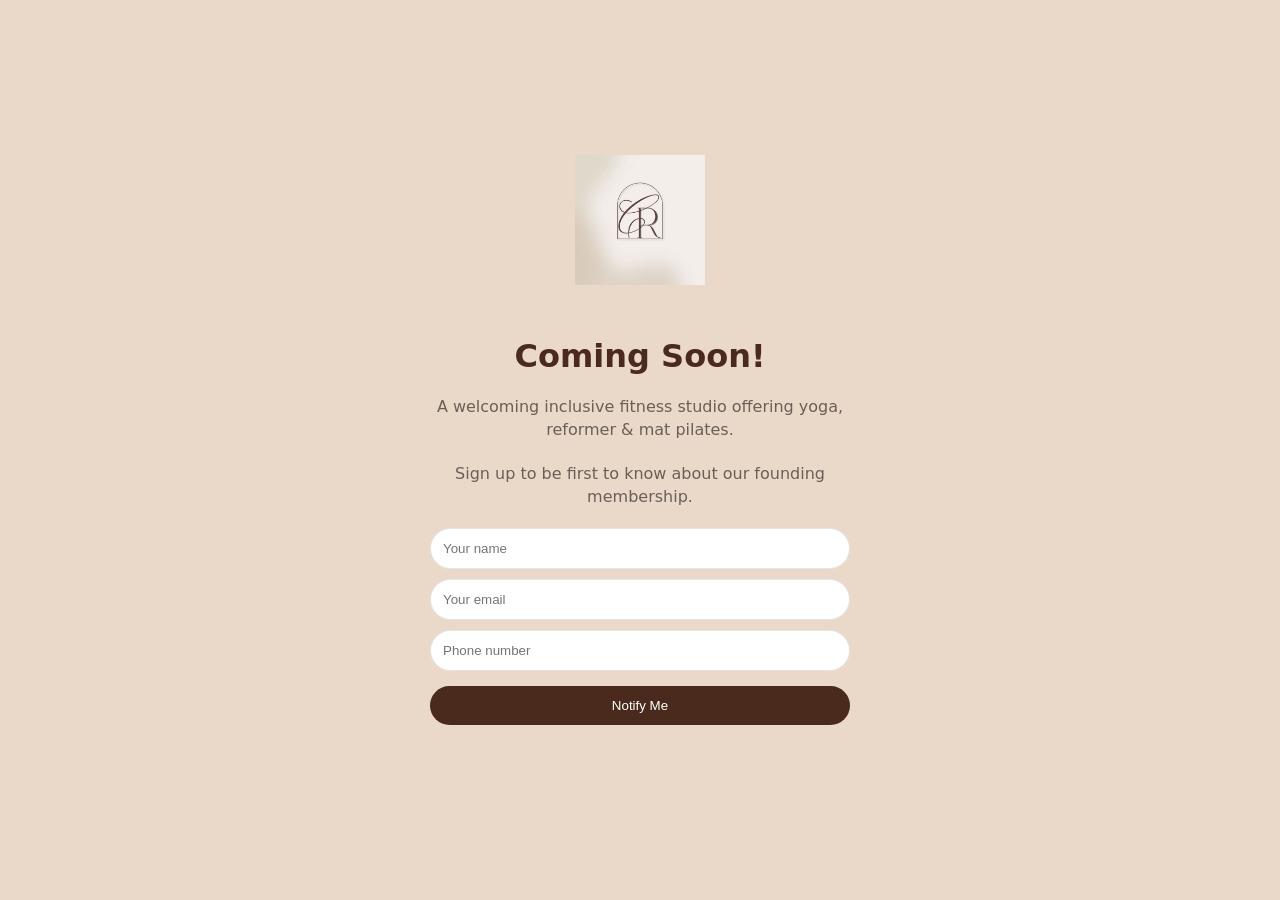
==== commit 0708a211: "Update index.html" ====
--- a/index.html
+++ b/index.html
@@ -18,7 +18,7 @@
 
     <h1>Coming Soon!</h1>
     <p>A welcoming inclusive fitness studio offering yoga, reformer & mat pilates.</p>
-    <p>Be the first to know about our founding memberships.</p> 
+    <p>Sign up to be first to know about our founding membership.</p> 
 
     <form id="emailForm">
       <input type="text" name="name" placeholder="Your name" required />
